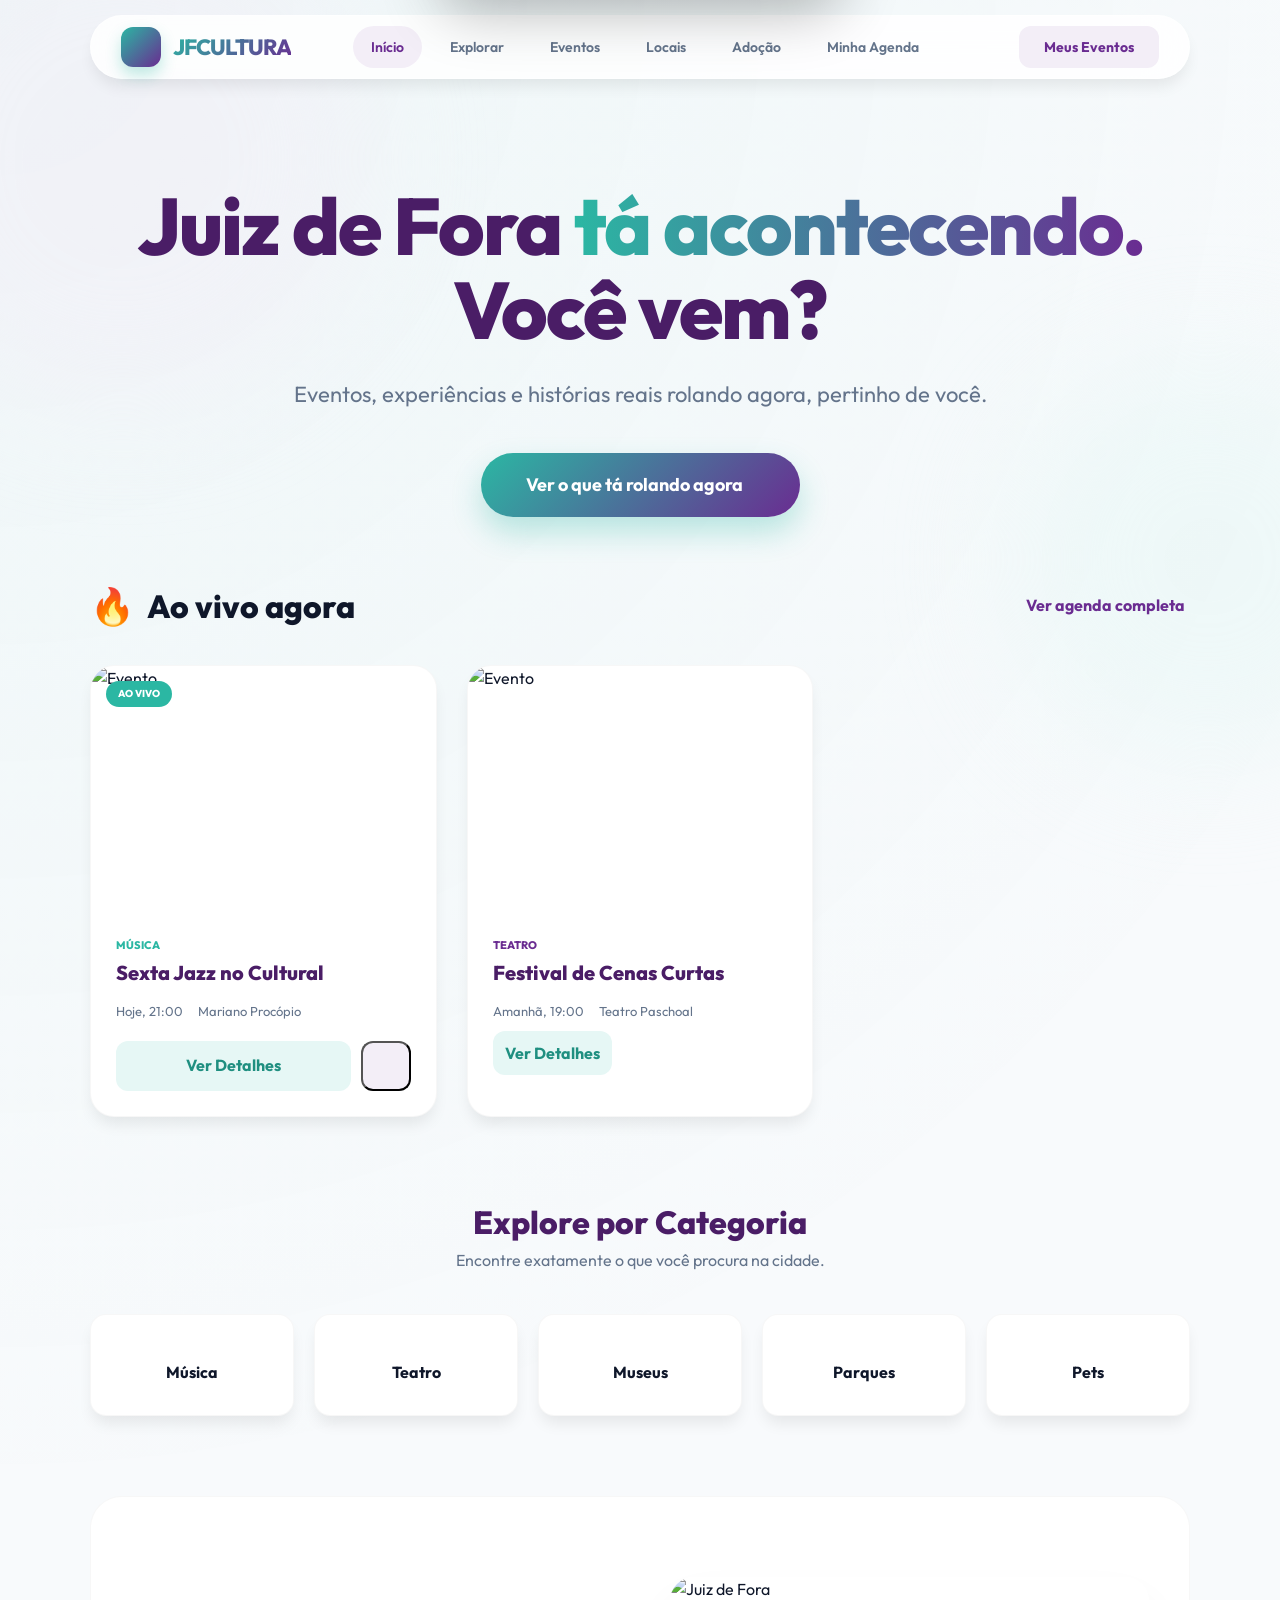
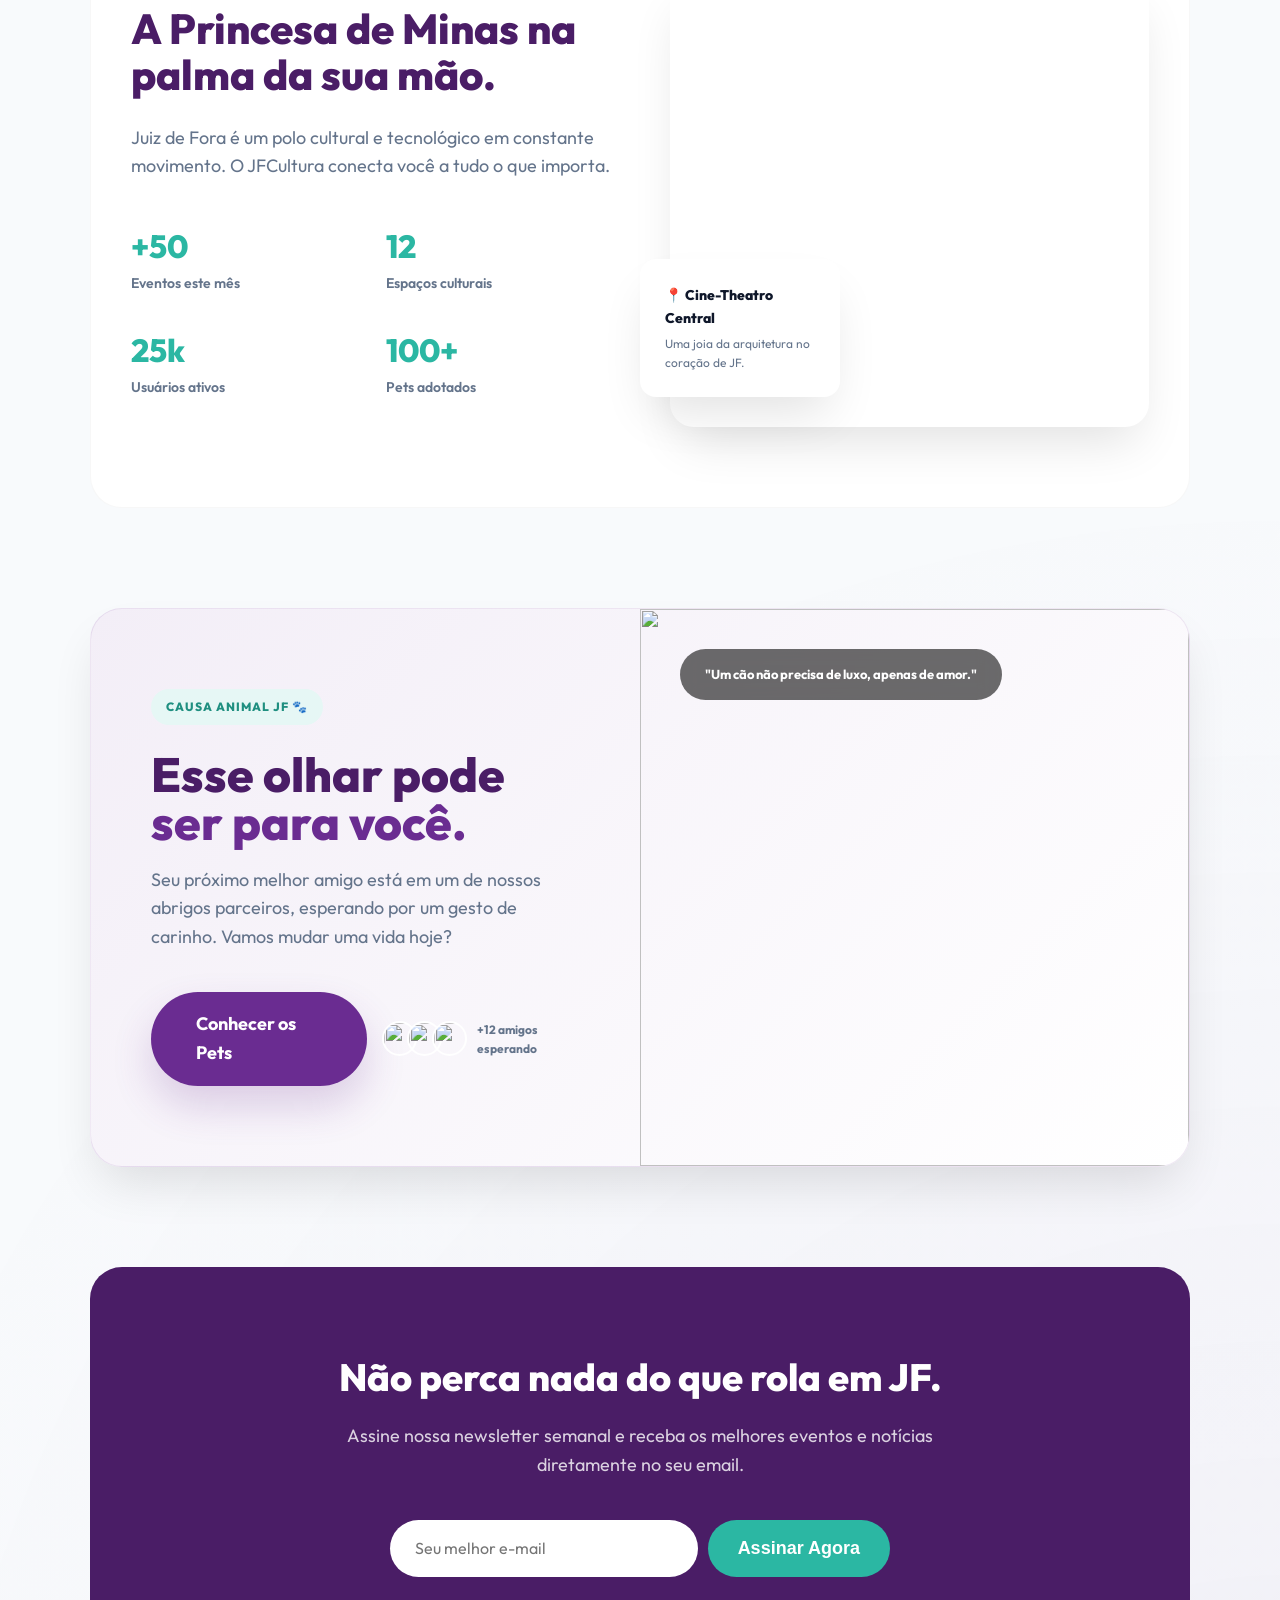
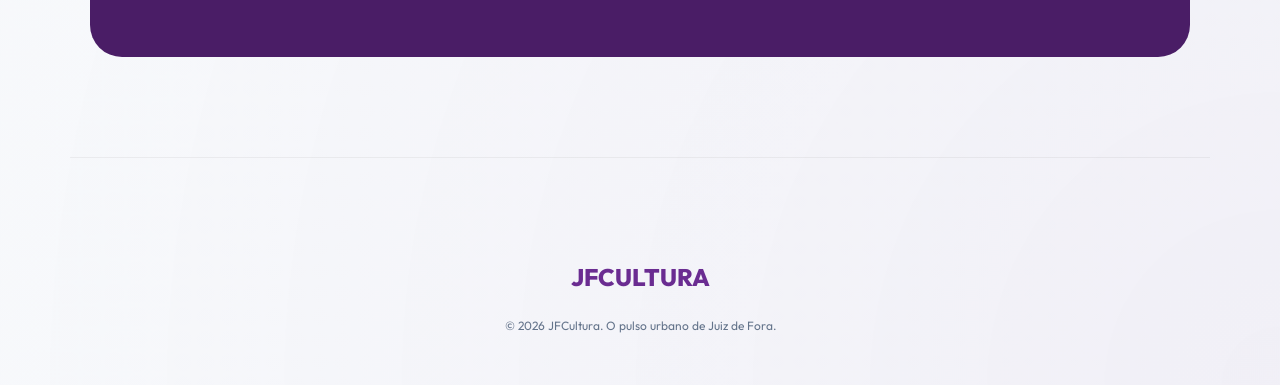
==== index.html @ a8ff5107 "feat:the [200~prototype it's done" ====
<!doctype html>
<html lang="pt-BR">
  <head>
    <meta charset="UTF-8" />
    <meta name="viewport" content="width=device-width, initial-scale=1.0" />
    <title>JFCultura | Descubra o Pulso de Juiz de Fora</title>
    <link rel="stylesheet" href="style.css" />
    <script src="https://unpkg.com/@phosphor-icons/web"></script>
  </head>
  <body>
    <div
      class="floating-circle"
      style="
        width: 500px;
        height: 500px;
        background: var(--pjf-purple-light);
        top: -10%;
        left: -10%;
      "
    ></div>
    <div
      class="floating-circle"
      style="
        width: 400px;
        height: 400px;
        background: var(--pjf-green-light);
        top: 40%;
        right: -10%;
        animation-duration: 25s;
        animation-direction: alternate-reverse;
      "
    ></div>

    <!-- Navbar Consistente -->
    <header class="app-header container">
      <nav class="glass-nav">
        <a href="index.html" class="brand-wrapper">
          <div class="logo-icon"><i class="ph-fill ph-lightning"></i></div>
          <span class="brand-text">JFCULTURA</span>
        </a>
        <div class="nav-links">
          <a href="index.html" class="nav-item active">Início</a>
          <a href="explorar.html" class="nav-item">Explorar</a>
          <a href="eventos.html" class="nav-item">Eventos</a>
          <a href="locais.html" class="nav-item">Locais</a>
          <a href="adocao.html" class="nav-item">Adoção</a>
          <a href="#" class="nav-item" onclick="toggleCalendar()">Minha Agenda</a>
        </div>
        <div class="header-cta" style="display: flex; align-items: center; gap: 20px;">
          <div style="position: relative; cursor: pointer;" onclick="toggleCalendar()">
            <i class="ph ph-bell" style="font-size: 24px; color: var(--pjf-purple);"></i>
            <span class="badge-count" id="notif-badge" style="display: none;">0</span>
          </div>
          <a
            href="#"
            class="btn-primary"
            style="padding: 10px 25px; font-size: 14px; box-shadow: none; border-radius: 12px; background: var(--pjf-purple-light); color: var(--pjf-purple);"
            onclick="alert('Área do Usuário (Protótipo)')"
            >Meus Eventos</a
          >
        </div>
      </nav>
    </header>

    <main class="container">
      <!-- Hero Section -->
      <section class="hero-pulse" style="position: relative; z-index: 10">
        <h1
          class="animate"
          style="
            font-size: clamp(3rem, 7vw, 5rem);
            letter-spacing: -2px;
            line-height: 1.05;
          "
        >
          Juiz de Fora <span>tá acontecendo.</span> Você vem?
        </h1>
        <p
          class="animate"
          style="
            animation-delay: 0.1s;
            font-size: 22px;
            max-width: 700px;
            margin: 0 auto 40px;
            color: var(--text-muted);
          "
        >
          Eventos, experiências e histórias reais rolando agora, pertinho de
          você.
        </p>
        <div class="animate" style="animation-delay: 0.2s">
          <a href="eventos.html" class="btn-primary btn-cta-ultra">
            Ver o que tá rolando agora <i class="ph-bold ph-arrow-right"></i>
          </a>
        </div>
      </section>

      <!-- Destaques -->
      <section style="margin-bottom: 80px">
        <div
          style="
            display: flex;
            justify-content: space-between;
            align-items: center;
            margin-bottom: 30px;
          "
        >
          <h2
            style="
              font-weight: 800;
              font-size: 32px;
              display: flex;
              align-items: center;
              gap: 12px;
            "
          >
            <span style="font-size: 36px">🔥</span> Ao vivo agora
          </h2>
          <a
            href="eventos.html"
            style="
              color: var(--pjf-purple);
              font-weight: 700;
              display: flex;
              align-items: center;
              gap: 5px;
              font-size: 16px;
            "
            >Ver agenda completa <i class="ph ph-arrow-right"></i
          ></a>
        </div>
        <div class="grid">
          <!-- Card 1 -->
          <article class="card animate">
            <div class="card-media">
              <span
                class="card-badge pulse-badge"
                style="background: var(--pjf-green)"
                >Ao Vivo</span
              >
              <img
                src="https://images.unsplash.com/photo-1533174072545-7a4b6ad7a6c3?w=800&auto=format&fit=crop"
                alt="Evento"
              />
            </div>
            <div class="card-body">
              <span
                style="
                  font-size: 11px;
                  font-weight: 800;
                  color: var(--pjf-green);
                  text-transform: uppercase;
                "
                >Música</span
              >
              <h3 class="card-title">Sexta Jazz no Cultural</h3>
              <div class="card-meta">
                <span><i class="ph ph-calendar"></i> Hoje, 21:00</span>
                <span><i class="ph ph-map-pin"></i> Mariano Procópio</span>
              </div>
              <div style="display: flex; gap: 10px">
                <a href="eventos.html" class="btn-card" style="flex: 1"
                  >Ver Detalhes</a
                >
                <button
                  class="btn-card"
                  style="
                    width: 50px;
                    background: var(--pjf-purple-light);
                    color: var(--pjf-purple);
                    display: flex;
                    align-items: center;
                    justify-content: center;
                  "
                  onclick="
                    addToCalendar(
                      'Sexta Jazz no Cultural',
                      'Hoje, 21:00',
                      'Cultural Bar',
                    )
                  "
                >
                  <i class="ph ph-calendar-plus" style="font-size: 20px"></i>
                </button>
              </div>
            </div>
          </article>
          <!-- Card 2 -->
          <article class="card animate" style="animation-delay: 0.2s">
            <div class="card-media">
              <img
                src="https://images.unsplash.com/photo-1524368535928-5b5e00ddc76b?w=800&auto=format&fit=crop"
                alt="Evento"
              />
            </div>
            <div class="card-body">
              <span
                style="
                  font-size: 11px;
                  font-weight: 800;
                  color: var(--pjf-purple);
                  text-transform: uppercase;
                "
                >Teatro</span
              >
              <h3 class="card-title">Festival de Cenas Curtas</h3>
              <div class="card-meta">
                <span><i class="ph ph-calendar"></i> Amanhã, 19:00</span>
                <span><i class="ph ph-map-pin"></i> Teatro Paschoal</span>
              </div>
              <a href="eventos.html" class="btn-card">Ver Detalhes</a>
            </div>
          </article>
        </div>
      </section>

      <!-- Categorias Rápidas -->
      <section style="margin: 80px 0">
        <div style="text-align: center; margin-bottom: 40px">
          <h2
            style="
              font-size: 32px;
              font-weight: 800;
              color: var(--pjf-purple-dark);
            "
          >
            Explore por Categoria
          </h2>
          <p style="color: var(--text-muted)">
            Encontre exatamente o que você procura na cidade.
          </p>
        </div>
        <div
          style="
            display: grid;
            grid-template-columns: repeat(auto-fit, minmax(180px, 1fr));
            gap: 20px;
          "
        >
          <!-- Cat 1 -->
          <a
            href="eventos.html?cat=musica"
            class="card animate"
            style="
              padding: 30px;
              text-align: center;
              border-radius: var(--radius-md);
              background: #fff;
            "
          >
            <i
              class="ph ph-music-notes"
              style="
                font-size: 40px;
                color: var(--pjf-purple);
                margin-bottom: 15px;
                display: block;
              "
            ></i>
            <span style="font-weight: 700">Música</span>
          </a>
          <!-- Cat 2 -->
          <a
            href="eventos.html?cat=teatro"
            class="card animate"
            style="
              padding: 30px;
              text-align: center;
              border-radius: var(--radius-md);
              background: #fff;
              animation-delay: 0.1s;
            "
          >
            <i
              class="ph ph-mask-happy"
              style="
                font-size: 40px;
                color: var(--pjf-purple);
                margin-bottom: 15px;
                display: block;
              "
            ></i>
            <span style="font-weight: 700">Teatro</span>
          </a>
          <!-- Cat 3 -->
          <a
            href="locais.html?cat=museus"
            class="card animate"
            style="
              padding: 30px;
              text-align: center;
              border-radius: var(--radius-md);
              background: #fff;
              animation-delay: 0.2s;
            "
          >
            <i
              class="ph ph-bank"
              style="
                font-size: 40px;
                color: var(--pjf-purple);
                margin-bottom: 15px;
                display: block;
              "
            ></i>
            <span style="font-weight: 700">Museus</span>
          </a>
          <!-- Cat 4 -->
          <a
            href="locais.html?cat=parques"
            class="card animate"
            style="
              padding: 30px;
              text-align: center;
              border-radius: var(--radius-md);
              background: #fff;
              animation-delay: 0.3s;
            "
          >
            <i
              class="ph ph-tree"
              style="
                font-size: 40px;
                color: var(--pjf-purple);
                margin-bottom: 15px;
                display: block;
              "
            ></i>
            <span style="font-weight: 700">Parques</span>
          </a>
          <!-- Cat 5 -->
          <a
            href="explorar.html?cat=pets"
            class="card animate"
            style="
              padding: 30px;
              text-align: center;
              border-radius: var(--radius-md);
              background: #fff;
              animation-delay: 0.4s;
            "
          >
            <i
              class="ph ph-dog"
              style="
                font-size: 40px;
                color: var(--pjf-purple);
                margin-bottom: 15px;
                display: block;
              "
            ></i>
            <span style="font-weight: 700">Pets</span>
          </a>
        </div>
      </section>

      <!-- Por que explorar JF? + Stats -->
      <section
        style="
          background: var(--bg-white);
          border-radius: var(--radius-xl);
          padding: 80px 40px;
          margin: 80px 0;
          border: 1px solid rgba(0, 0, 0, 0.03);
        "
      >
        <div
          style="display: flex; flex-wrap: wrap; gap: 60px; align-items: center"
        >
          <div style="flex: 1; min-width: 300px">
            <h2
              style="
                font-size: 42px;
                font-weight: 800;
                color: var(--pjf-purple-dark);
                line-height: 1.1;
                margin-bottom: 25px;
              "
            >
              A Princesa de Minas na palma da sua mão.
            </h2>
            <p
              style="
                font-size: 18px;
                color: var(--text-muted);
                margin-bottom: 40px;
              "
            >
              Juiz de Fora é um polo cultural e tecnológico em constante
              movimento. O JFCultura conecta você a tudo o que importa.
            </p>
            <div
              style="display: grid; grid-template-columns: 1fr 1fr; gap: 30px"
            >
              <div>
                <h4
                  style="
                    font-size: 32px;
                    font-weight: 800;
                    color: var(--pjf-green);
                  "
                >
                  +50
                </h4>
                <p
                  style="
                    font-size: 14px;
                    font-weight: 600;
                    color: var(--text-muted);
                  "
                >
                  Eventos este mês
                </p>
              </div>
              <div>
                <h4
                  style="
                    font-size: 32px;
                    font-weight: 800;
                    color: var(--pjf-green);
                  "
                >
                  12
                </h4>
                <p
                  style="
                    font-size: 14px;
                    font-weight: 600;
                    color: var(--text-muted);
                  "
                >
                  Espaços culturais
                </p>
              </div>
              <div>
                <h4
                  style="
                    font-size: 32px;
                    font-weight: 800;
                    color: var(--pjf-green);
                  "
                >
                  25k
                </h4>
                <p
                  style="
                    font-size: 14px;
                    font-weight: 600;
                    color: var(--text-muted);
                  "
                >
                  Usuários ativos
                </p>
              </div>
              <div>
                <h4
                  style="
                    font-size: 32px;
                    font-weight: 800;
                    color: var(--pjf-green);
                  "
                >
                  100+
                </h4>
                <p
                  style="
                    font-size: 14px;
                    font-weight: 600;
                    color: var(--text-muted);
                  "
                >
                  Pets adotados
                </p>
              </div>
            </div>
          </div>
          <div
            style="
              flex: 1;
              min-width: 300px;
              display: flex;
              justify-content: flex-end;
              position: relative;
            "
          >
            <div
              style="
                width: 100%;
                height: 450px;
                border-radius: var(--radius-lg);
                overflow: hidden;
                box-shadow: var(--shadow-lg);
              "
            >
              <img
                src="https://images.unsplash.com/photo-1590736962325-0259f9765239?w=1000&auto=format&fit=crop"
                style="width: 100%; height: 100%; object-fit: cover"
                alt="Juiz de Fora"
              />
            </div>
            <!-- Overlay floating element -->
            <div
              style="
                position: absolute;
                bottom: 30px;
                left: -30px;
                background: #fff;
                padding: 25px;
                border-radius: var(--radius-md);
                box-shadow: var(--shadow-lg);
                max-width: 200px;
              "
            >
              <p style="font-weight: 800; font-size: 14px; margin-bottom: 5px">
                📍 Cine-Theatro Central
              </p>
              <p style="font-size: 12px; color: var(--text-muted)">
                Uma joia da arquitetura no coração de JF.
              </p>
            </div>
          </div>
        </div>
      </section>

      <!-- Adoção Animal: O Poder do Encontro -->
      <section
        class="animate"
        style="
          margin: 100px 0;
          background: linear-gradient(
            135deg,
            var(--pjf-purple-light) 0%,
            #fff 100%
          );
          border-radius: var(--radius-xl);
          overflow: hidden;
          display: grid;
          grid-template-columns: 1fr 1fr;
          border: 1px solid rgba(106, 44, 145, 0.1);
          box-shadow: var(--shadow-lg);
        "
      >
        <!-- Lado Esquerdo: Conteúdo -->
        <div
          style="
            padding: 80px 60px;
            display: flex;
            flex-direction: column;
            justify-content: center;
          "
        >
          <div
            style="
              background: var(--pjf-green-light);
              color: var(--pjf-green-dark);
              padding: 8px 15px;
              border-radius: 50px;
              display: inline-block;
              width: max-content;
              font-size: 12px;
              font-weight: 800;
              text-transform: uppercase;
              letter-spacing: 1px;
              margin-bottom: 25px;
            "
          >
            Causa Animal JF 🐾
          </div>
          <h2
            style="
              font-size: 48px;
              font-weight: 800;
              color: var(--pjf-purple-dark);
              line-height: 1;
              margin-bottom: 20px;
            "
          >
            Esse olhar pode <br /><span style="color: var(--pjf-purple)"
              >ser para você.</span
            >
          </h2>
          <p
            style="
              font-size: 18px;
              color: var(--text-muted);
              margin-bottom: 40px;
              max-width: 400px;
              line-height: 1.6;
            "
          >
            Seu próximo melhor amigo está em um de nossos abrigos parceiros,
            esperando por um gesto de carinho. Vamos mudar uma vida hoje?
          </p>
          <div style="display: flex; gap: 20px; align-items: center">
            <a
              href="adocao.html"
              class="btn-primary"
              style="
                background: var(--pjf-purple);
                box-shadow: 0 20px 40px rgba(106, 44, 145, 0.2);
              "
            >
              Conhecer os Pets
            </a>
            <div style="display: flex; align-items: center; gap: 10px">
              <div style="display: flex">
                <img
                  src="https://images.unsplash.com/photo-1543852786-1cf6624b9987?w=100&auto=format&fit=crop"
                  style="
                    width: 35px;
                    height: 35px;
                    border-radius: 50%;
                    border: 2px solid #fff;
                    margin-left: -5px;
                  "
                />
                <img
                  src="https://images.unsplash.com/photo-1514888286974-6c03e2ca1dba?w=100&auto=format&fit=crop"
                  style="
                    width: 35px;
                    height: 35px;
                    border-radius: 50%;
                    border: 2px solid #fff;
                    margin-left: -10px;
                  "
                />
                <img
                  src="https://images.unsplash.com/photo-1583511655857-d19b40a7a54e?w=100&auto=format&fit=crop"
                  style="
                    width: 35px;
                    height: 35px;
                    border-radius: 50%;
                    border: 2px solid #fff;
                    margin-left: -10px;
                  "
                />
              </div>
              <span
                style="
                  font-size: 12px;
                  font-weight: 700;
                  color: var(--text-muted);
                "
                >+12 amigos esperando</span
              >
            </div>
          </div>
        </div>

        <!-- Lado Direito: A Estrela -->
        <div style="position: relative; overflow: hidden; min-height: 500px">
          <img
            src="https://images.unsplash.com/photo-1537151608828-ea2b11777ee8?w=1000&auto=format&fit=crop"
            style="
              width: 100%;
              height: 100%;
              object-fit: cover;
              transition: transform 0.8s;
            "
            onmouseover="this.style.transform = 'scale(1.05)'"
            onmouseout="this.style.transform = 'scale(1)'"
          />

          <!-- Quote -->
          <div
            style="
              position: absolute;
              top: 40px;
              left: 40px;
              background: rgba(10, 10, 10, 0.6);
              backdrop-filter: blur(10px);
              color: #fff;
              padding: 15px 25px;
              border-radius: 100px;
              font-size: 13px;
              font-weight: 700;
            "
          >
            "Um cão não precisa de luxo, apenas de amor."
          </div>
        </div>
      </section>
      <!-- Newsletter / CTA Final -->
      <section
        style="
          background: var(--pjf-purple-dark);
          padding: 80px 40px;
          border-radius: var(--radius-xl);
          text-align: center;
          color: #fff;
          margin: 100px 0;
        "
      >
        <h2 style="font-size: 38px; font-weight: 800; margin-bottom: 15px">
          Não perca nada do que rola em JF.
        </h2>
        <p
          style="
            font-size: 18px;
            opacity: 0.8;
            max-width: 600px;
            margin: 0 auto 40px;
          "
        >
          Assine nossa newsletter semanal e receba os melhores eventos e
          notícias diretamente no seu email.
        </p>
        <form
          style="
            display: flex;
            gap: 10px;
            max-width: 500px;
            margin: 0 auto;
            flex-wrap: wrap;
          "
        >
          <input
            type="email"
            placeholder="Seu melhor e-mail"
            style="
              flex: 1;
              min-width: 250px;
              padding: 18px 25px;
              border-radius: 50px;
              border: none;
              outline: none;
              font-family: inherit;
              font-size: 16px;
            "
          />
          <button
            type="submit"
            class="btn-primary"
            style="
              background: var(--pjf-green);
              box-shadow: none;
              padding: 18px 30px;
            "
          >
            Assinar Agora
          </button>
        </form>
      </section>
    </main>

    <footer class="app-footer container">
      <div class="footer-brand">JFCULTURA</div>
      <p class="copy">&copy; 2026 JFCultura. O pulso urbano de Juiz de Fora.</p>
    </footer>

    <!-- Interactive Prototype Components -->
    <div class="push-mock" id="push-notification">
      <div class="push-icon"><i class="ph-fill ph-bell-ringing"></i></div>
      <div style="flex: 1">
        <p
          style="font-weight: 800; font-size: 14px; margin-bottom: 2px"
          id="push-title"
        >
          JFCultura
        </p>
        <p style="font-size: 12px; opacity: 0.8" id="push-msg">
          Prepare-se! Seu evento começa em 1h.
        </p>
      </div>
    </div>

    <div class="toast-container" id="toast-container"></div>

    <div
      class="modal-overlay"
      id="calendar-modal"
      onclick="if (event.target == this) toggleCalendar();"
    >
      <div class="modal-content">
        <div
          style="
            display: flex;
            justify-content: space-between;
            align-items: center;
            margin-bottom: 35px;
          "
        >
          <div>
            <h2
              style="
                font-size: 32px;
                font-weight: 800;
                color: var(--pjf-purple-dark);
              "
            >
              Minha Agenda
            </h2>
            <p style="color: var(--text-muted); font-size: 14px">
              Eventos que você salvou em Juiz de Fora.
            </p>
          </div>
          <button
            onclick="toggleCalendar()"
            style="
              background: var(--bg-primary);
              border: none;
              width: 45px;
              height: 45px;
              border-radius: 50%;
              font-size: 20px;
              cursor: pointer;
              display: flex;
              align-items: center;
              justify-content: center;
            "
          >
            <i class="ph ph-x"></i>
          </button>
        </div>

        <div id="calendar-empty" style="text-align: center; padding: 60px 0">
          <div
            style="
              width: 80px;
              height: 80px;
              background: var(--pjf-purple-light);
              border-radius: 50%;
              display: flex;
              align-items: center;
              justify-content: center;
              margin: 0 auto 20px;
            "
          >
            <i
              class="ph ph-calendar-blank"
              style="font-size: 32px; color: var(--pjf-purple)"
            ></i>
          </div>
          <p style="color: var(--text-muted); font-weight: 600">
            Você ainda não salvou eventos.
          </p>
          <p style="color: var(--text-muted); font-size: 13px; margin-top: 5px">
            Salve eventos para receber notificações.
          </p>
        </div>

        <div class="calendar-list" id="user-calendar-list"></div>

        <div
          style="
            margin-top: 40px;
            padding-top: 30px;
            border-top: 1px solid rgba(0, 0, 0, 0.05);
          "
        >
          <a
            href="eventos.html"
            class="btn-primary"
            style="width: 100%; justify-content: center; padding: 22px"
            >Descobrir Mais Eventos</a
          >
        </div>
      </div>
    </div>

    <script src="script.js"></script>
  </body>
</html>
---- style.css ----
/* 
   ✨ JFCultura Pulse - Versão Master Premium
   Sistema de Design Modular e Consistente
*/

@import url("https://fonts.googleapis.com/css2?family=Outfit:wght@300;400;600;800&display=swap");

:root {
  --pjf-green: #2bb7a3;
  --pjf-green-light: #e6f7f5;
  --pjf-green-dark: #1f8f80;
  --pjf-purple: #6a2c91;
  --pjf-purple-light: #f3eef7;
  --pjf-purple-dark: #4a1d66;

  --bg-primary: #f8fafc;
  --bg-white: #ffffff;

  --text-main: #0f172a;
  --text-muted: #64748b;

  --grad-main: linear-gradient(135deg, var(--pjf-green), var(--pjf-purple));
  --grad-surface: linear-gradient(
    135deg,
    rgba(255, 255, 255, 1) 0%,
    rgba(248, 250, 252, 1) 100%
  );

  --radius-sm: 8px;
  --radius-md: 16px;
  --radius-lg: 24px;
  --radius-xl: 32px;

  --shadow-sm: 0 4px 6px -1px rgba(0, 0, 0, 0.05);
  --shadow-md: 0 10px 15px -3px rgba(0, 0, 0, 0.08);
  --shadow-lg: 0 25px 50px -12px rgba(0, 0, 0, 0.12);

  --container-width: 1140px;
  --transition: all 0.4s cubic-bezier(0.175, 0.885, 0.32, 1.275);
}

/* Reset & Base */
* {
  margin: 0;
  padding: 0;
  box-sizing: border-box;
}

body {
  font-family: "Outfit", sans-serif;
  background-color: var(--bg-primary);
  color: var(--text-main);
  line-height: 1.6;
  overflow-x: hidden;
  background-image:
    radial-gradient(
      circle at 0% 0%,
      rgba(43, 183, 163, 0.05) 0%,
      transparent 40%
    ),
    radial-gradient(
      circle at 100% 100%,
      rgba(106, 44, 145, 0.05) 0%,
      transparent 40%
    );
}

.container {
  max-width: var(--container-width);
  margin: 0 auto;
  padding: 0 20px;
}

a {
  text-decoration: none;
  color: inherit;
  transition: var(--transition);
}

ul {
  list-style: none;
}

/* --- Navbar Consistente --- */
.app-header {
  position: sticky;
  top: 15px;
  z-index: 1000;
  margin-bottom: 20px;
}

.glass-nav {
  background: rgba(255, 255, 255, 0.85);
  backdrop-filter: blur(20px);
  -webkit-backdrop-filter: blur(20px);
  border: 1px solid rgba(255, 255, 255, 0.4);
  border-radius: 50px;
  padding: 10px 30px;
  display: flex;
  justify-content: space-between;
  align-items: center;
  box-shadow: var(--shadow-md);
}

.brand-wrapper {
  display: flex;
  align-items: center;
  gap: 12px;
}

.logo-icon {
  width: 40px;
  height: 40px;
  background: var(--grad-main);
  border-radius: 12px;
  display: flex;
  align-items: center;
  justify-content: center;
  color: #fff;
  font-size: 20px;
  box-shadow: 0 8px 15px rgba(43, 183, 163, 0.3);
}

.brand-text {
  font-size: 22px;
  font-weight: 800;
  background: var(--grad-main);
  -webkit-background-clip: text;
  -webkit-text-fill-color: transparent;
  letter-spacing: -1px;
}

.nav-links {
  display: flex;
  gap: 10px;
}

.nav-item {
  padding: 10px 18px;
  border-radius: 25px;
  font-size: 14px;
  font-weight: 600;
  color: var(--text-muted);
}

.nav-item:hover,
.nav-item.active {
  color: var(--pjf-purple);
  background: var(--pjf-purple-light);
}

/* --- Hero Section --- */
.hero-pulse {
  padding: 100px 0 60px;
  text-align: center;
}

.hero-pulse h1 {
  font-size: clamp(2.5rem, 6vw, 4rem);
  font-weight: 800;
  letter-spacing: -2px;
  line-height: 1.1;
  margin-bottom: 25px;
  color: var(--pjf-purple-dark);
}

.hero-pulse h1 span {
  display: inline-block;
  color: transparent;
  background: linear-gradient(
    90deg,
    var(--pjf-green),
    var(--pjf-purple),
    var(--pjf-green)
  );
  background-size: 200% auto;
  -webkit-background-clip: text;
  background-clip: text;
  animation: bgGradientPulse 4s linear infinite;
  position: relative;
}

.hero-pulse p {
  font-size: 20px;
  color: var(--text-muted);
  max-width: 650px;
  margin: 0 auto 45px;
}

/* --- Buttons & CTAs --- */
.btn-primary {
  background: var(--grad-main);
  color: #fff;
  padding: 18px 45px;
  border-radius: 50px;
  font-weight: 700;
  font-size: 18px;
  border: none;
  cursor: pointer;
  box-shadow: 0 15px 30px rgba(43, 183, 163, 0.3);
  transition: var(--transition);
  display: inline-flex;
  align-items: center;
  gap: 12px;
}

.btn-primary:hover {
  transform: translateY(-5px) scale(1.02);
  box-shadow: 0 20px 40px rgba(43, 183, 163, 0.4);
}

/* --- Chips & Filters --- */
.quick-filters {
  display: flex;
  justify-content: center;
  gap: 12px;
  flex-wrap: wrap;
  margin-bottom: 40px;
}

.chip {
  padding: 12px 24px;
  background: var(--bg-white);
  border: 1px solid rgba(0, 0, 0, 0.05);
  border-radius: 30px;
  font-weight: 600;
  font-size: 14px;
  display: flex;
  align-items: center;
  gap: 8px;
  box-shadow: var(--shadow-sm);
  transition: var(--transition);
}

.chip:hover,
.chip.active {
  background: var(--pjf-green);
  color: #fff;
  border-color: var(--pjf-green);
  transform: translateY(-3px);
  box-shadow: 0 10px 20px rgba(43, 183, 163, 0.2);
}

/* --- Search Bar --- */
.search-container {
  max-width: 700px;
  margin: 0 auto 50px;
  background: var(--bg-white);
  padding: 8px;
  border-radius: 20px;
  display: flex;
  gap: 10px;
  box-shadow: var(--shadow-lg);
  border: 1px solid rgba(0, 0, 0, 0.03);
}

.search-field {
  flex: 1;
  display: flex;
  align-items: center;
  padding-left: 15px;
}

.search-field i {
  color: var(--text-muted);
  font-size: 20px;
}

.search-field input {
  width: 100%;
  border: none;
  padding: 15px;
  font-family: inherit;
  font-size: 16px;
  outline: none;
}

/* --- Pulse Cards --- */
.grid {
  display: grid;
  grid-template-columns: repeat(auto-fill, minmax(320px, 1fr));
  gap: 30px;
}

.card {
  background: var(--bg-white);
  border-radius: var(--radius-lg);
  overflow: hidden;
  box-shadow: var(--shadow-md);
  border: 1px solid rgba(0, 0, 0, 0.03);
  transition: var(--transition);
  display: flex;
  flex-direction: column;
}

.card:hover {
  transform: translateY(-10px);
  box-shadow: var(--shadow-lg);
}

.card-media {
  height: 240px;
  position: relative;
  overflow: hidden;
}

.card-media img {
  width: 100%;
  height: 100%;
  object-fit: cover;
  transition: transform 0.6s cubic-bezier(0.23, 1, 0.32, 1);
}

.card:hover .card-media img {
  transform: scale(1.1);
}

.card-badge {
  position: absolute;
  top: 15px;
  left: 15px;
  background: rgba(10, 10, 10, 0.7);
  backdrop-filter: blur(5px);
  color: #fff;
  padding: 5px 12px;
  border-radius: 20px;
  font-size: 10px;
  font-weight: 800;
  text-transform: uppercase;
}

.card-body {
  padding: 25px;
  flex-grow: 1;
}

.card-title {
  font-size: 20px;
  font-weight: 800;
  color: var(--pjf-purple-dark);
  margin-bottom: 12px;
}

.card-meta {
  display: flex;
  gap: 15px;
  font-size: 13px;
  color: var(--text-muted);
  margin-bottom: 20px;
}

.btn-card {
  width: 100%;
  padding: 12px;
  background: var(--pjf-green-light);
  color: var(--pjf-green-dark);
  border-radius: 12px;
  font-weight: 700;
  text-align: center;
  transition: var(--transition);
}

.btn-card:hover {
  background: var(--pjf-green);
  color: #fff;
}

/* --- News Feed (Explorar) --- */
.news-grid {
  grid-template-columns: repeat(auto-fill, minmax(380px, 1fr));
}

.news-content {
  display: flex;
  flex-direction: column;
  justify-content: center;
}

/* --- Footer --- */
.app-footer {
  padding: 100px 0 50px;
  text-align: center;
  border-top: 1px solid rgba(0, 0, 0, 0.05);
  margin-top: 50px;
}

.footer-brand {
  font-weight: 800;
  color: var(--pjf-purple);
  font-size: 24px;
  margin-bottom: 20px;
}

.copy {
  font-size: 12px;
  color: var(--text-muted);
}

/* --- Micro-Animations --- */
@keyframes fadeIn {
  from {
    opacity: 0;
    transform: translateY(20px);
  }
  to {
    opacity: 1;
    transform: translateY(0);
  }
}

.animate {
  opacity: 0;
  animation: fadeIn 0.8s cubic-bezier(0.23, 1, 0.32, 1) forwards;
}

@keyframes bgGradientPulse {
  0% {
    background-position: 0% 50%;
  }
  50% {
    background-position: 100% 50%;
  }
  100% {
    background-position: 0% 50%;
  }
}

@keyframes pulseLive {
  0% {
    box-shadow: 0 0 0 0 rgba(43, 183, 163, 0.7);
  }
  70% {
    box-shadow: 0 0 0 10px rgba(43, 183, 163, 0);
  }
  100% {
    box-shadow: 0 0 0 0 rgba(43, 183, 163, 0);
  }
}

.pulse-badge {
  animation: pulseLive 2s infinite;
}

@keyframes heartbeat {
  0% {
    transform: scale(1) rotate(15deg);
  }
  15% {
    transform: scale(1.1) rotate(15deg);
  }
  30% {
    transform: scale(1) rotate(15deg);
  }
  45% {
    transform: scale(1.15) rotate(15deg);
  }
  60% {
    transform: scale(1) rotate(15deg);
  }
}

.heart-anim {
  animation: heartbeat 2s ease infinite;
  transform-origin: center;
}

/* Floating Elements Background */
.floating-circle {
  position: absolute;
  border-radius: 50%;
  filter: blur(60px);
  opacity: 0.5;
  z-index: -1;
  animation: floatBg 20s infinite alternate;
}
@keyframes floatBg {
  0% {
    transform: translate(0, 0);
  }
  100% {
    transform: translate(50px, 50px);
  }
}

/* --- Notification & Interactive Hub --- */
.toast-container {
  position: fixed;
  bottom: 30px;
  right: 30px;
  z-index: 5000;
  display: flex;
  flex-direction: column;
  gap: 12px;
  pointer-events: none;
}

.toast {
  pointer-events: auto;
  background: rgba(255, 255, 255, 0.9);
  backdrop-filter: blur(15px);
  padding: 16px 24px;
  border-radius: 20px;
  box-shadow: 0 10px 40px rgba(0,0,0,0.1);
  display: flex;
  align-items: center;
  gap: 15px;
  border: 1px solid rgba(255,255,255,0.4);
  transform: translateX(120%);
  transition: all 0.6s cubic-bezier(0.16, 1, 0.3, 1);
}

.toast.active { transform: translateX(0); }

.push-mock {
  position: fixed;
  top: 20px;
  left: 50%;
  transform: translateX(-50%) translateY(-150%);
  width: 90%;
  max-width: 400px;
  background: rgba(15, 23, 42, 0.95);
  backdrop-filter: blur(15px);
  padding: 18px;
  border-radius: 28px;
  color: #fff;
  z-index: 6000;
  display: flex;
  align-items: center;
  gap: 15px;
  box-shadow: 0 30px 60px rgba(0,0,0,0.3);
  transition: transform 0.7s cubic-bezier(0.16, 1, 0.3, 1);
  border: 1px solid rgba(255,255,255,0.1);
}

.push-mock.active { transform: translateX(-50%) translateY(0); }

.push-icon {
  width: 44px;
  height: 44px;
  background: var(--grad-main);
  border-radius: 12px;
  display: flex;
  align-items: center;
  justify-content: center;
  font-size: 22px;
}

/* Modal Agenda */
.modal-overlay {
  position: fixed;
  inset: 0;
  background: rgba(0, 0, 0, 0.4);
  backdrop-filter: blur(10px);
  z-index: 2000;
  display: none;
  align-items: center;
  justify-content: center;
  opacity: 0;
  transition: opacity 0.3s ease;
}

.modal-overlay.active { display: flex; opacity: 1; }

.modal-content {
  background: #fff;
  width: 95%;
  max-width: 550px;
  border-radius: 32px;
  padding: 40px;
  position: relative;
  box-shadow: 0 50px 100px rgba(0,0,0,0.2);
  transform: scale(0.9);
  transition: transform 0.4s cubic-bezier(0.16, 1, 0.3, 1);
}

.modal-overlay.active .modal-content { transform: scale(1); }

.calendar-item {
  display: flex;
  justify-content: space-between;
  align-items: center;
  padding: 20px;
  background: var(--bg-primary);
  border-radius: 20px;
  margin-bottom: 12px;
  border: 1px solid rgba(0,0,0,0.03);
  transition: var(--transition);
}

.calendar-item:hover {
  background: #fff;
  transform: translateX(5px);
  box-shadow: var(--shadow-md);
}

.badge-count {
  position: absolute;
  top: -5px;
  right: -5px;
  background: var(--pjf-green);
  color: #fff;
  font-size: 10px;
  width: 18px;
  height: 18px;
  border-radius: 50%;
  display: flex;
  align-items: center;
  justify-content: center;
  font-weight: 800;
  border: 2px solid #fff;
}
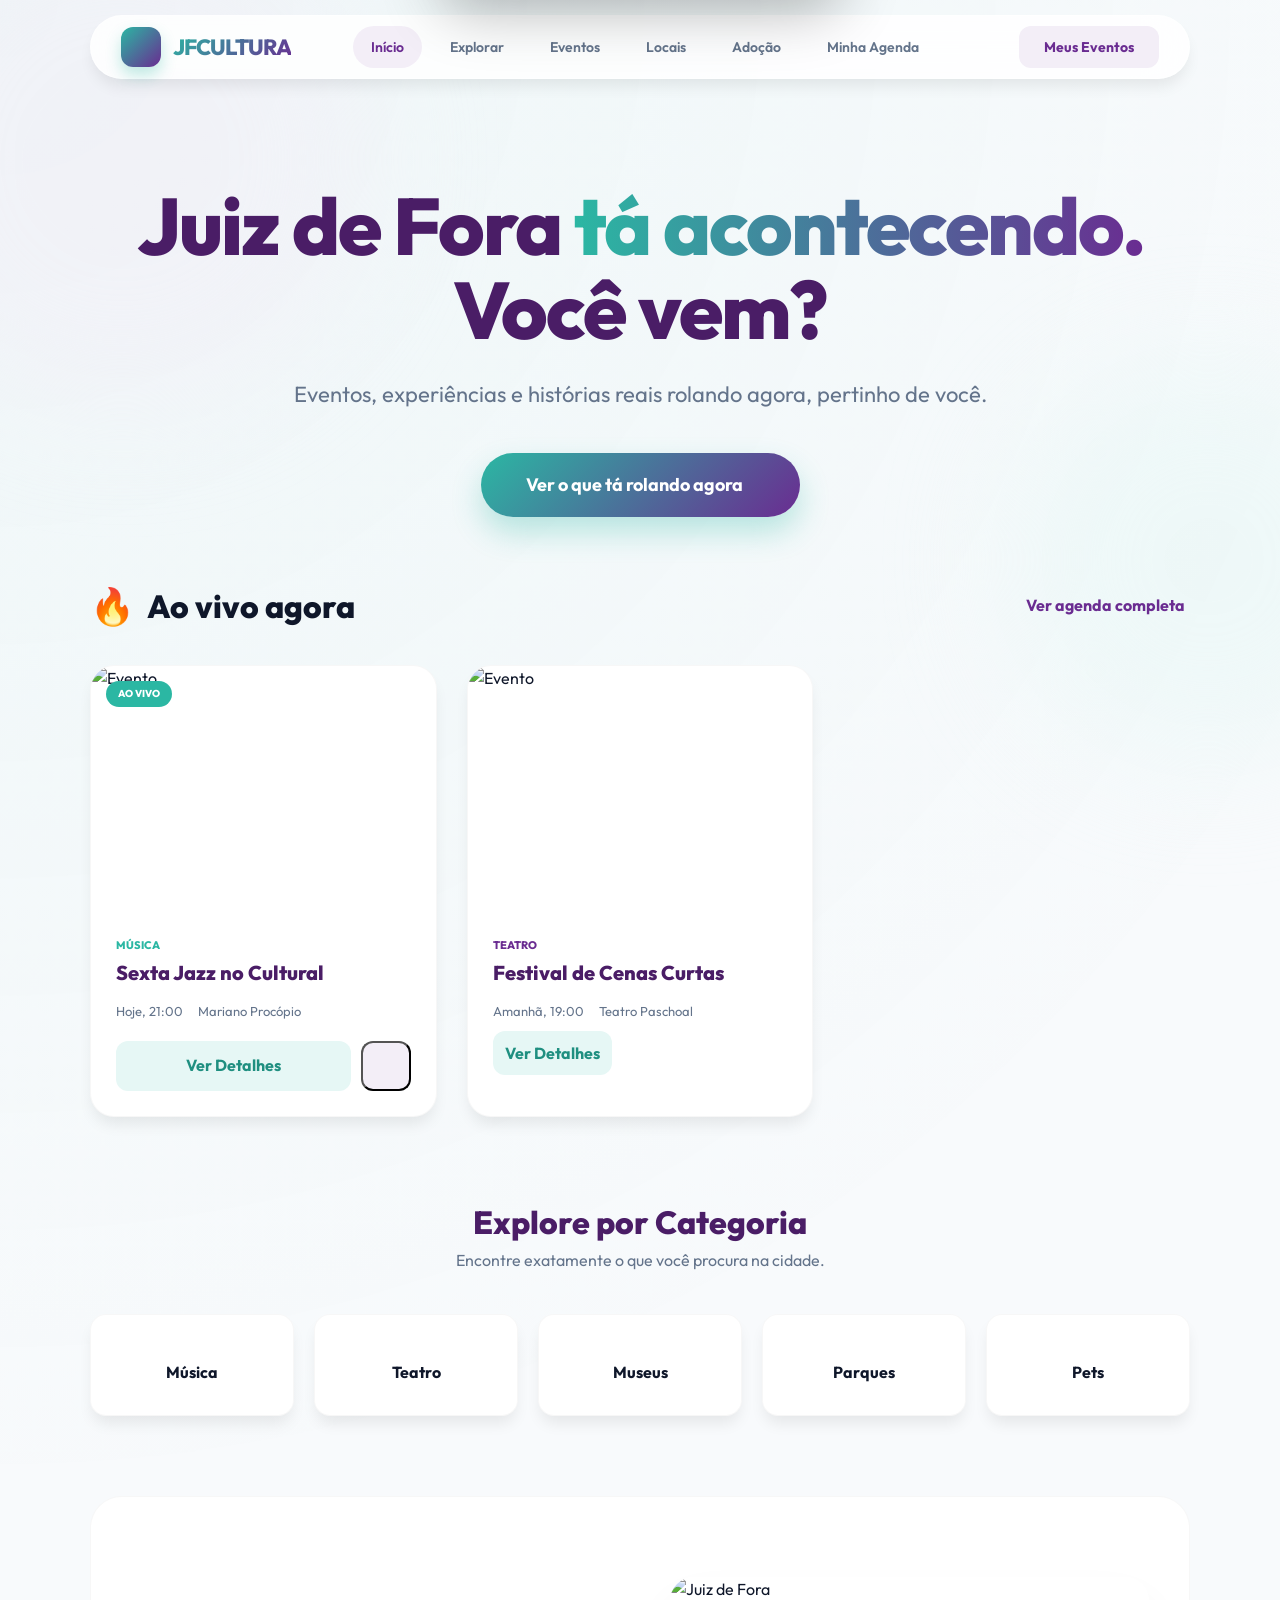
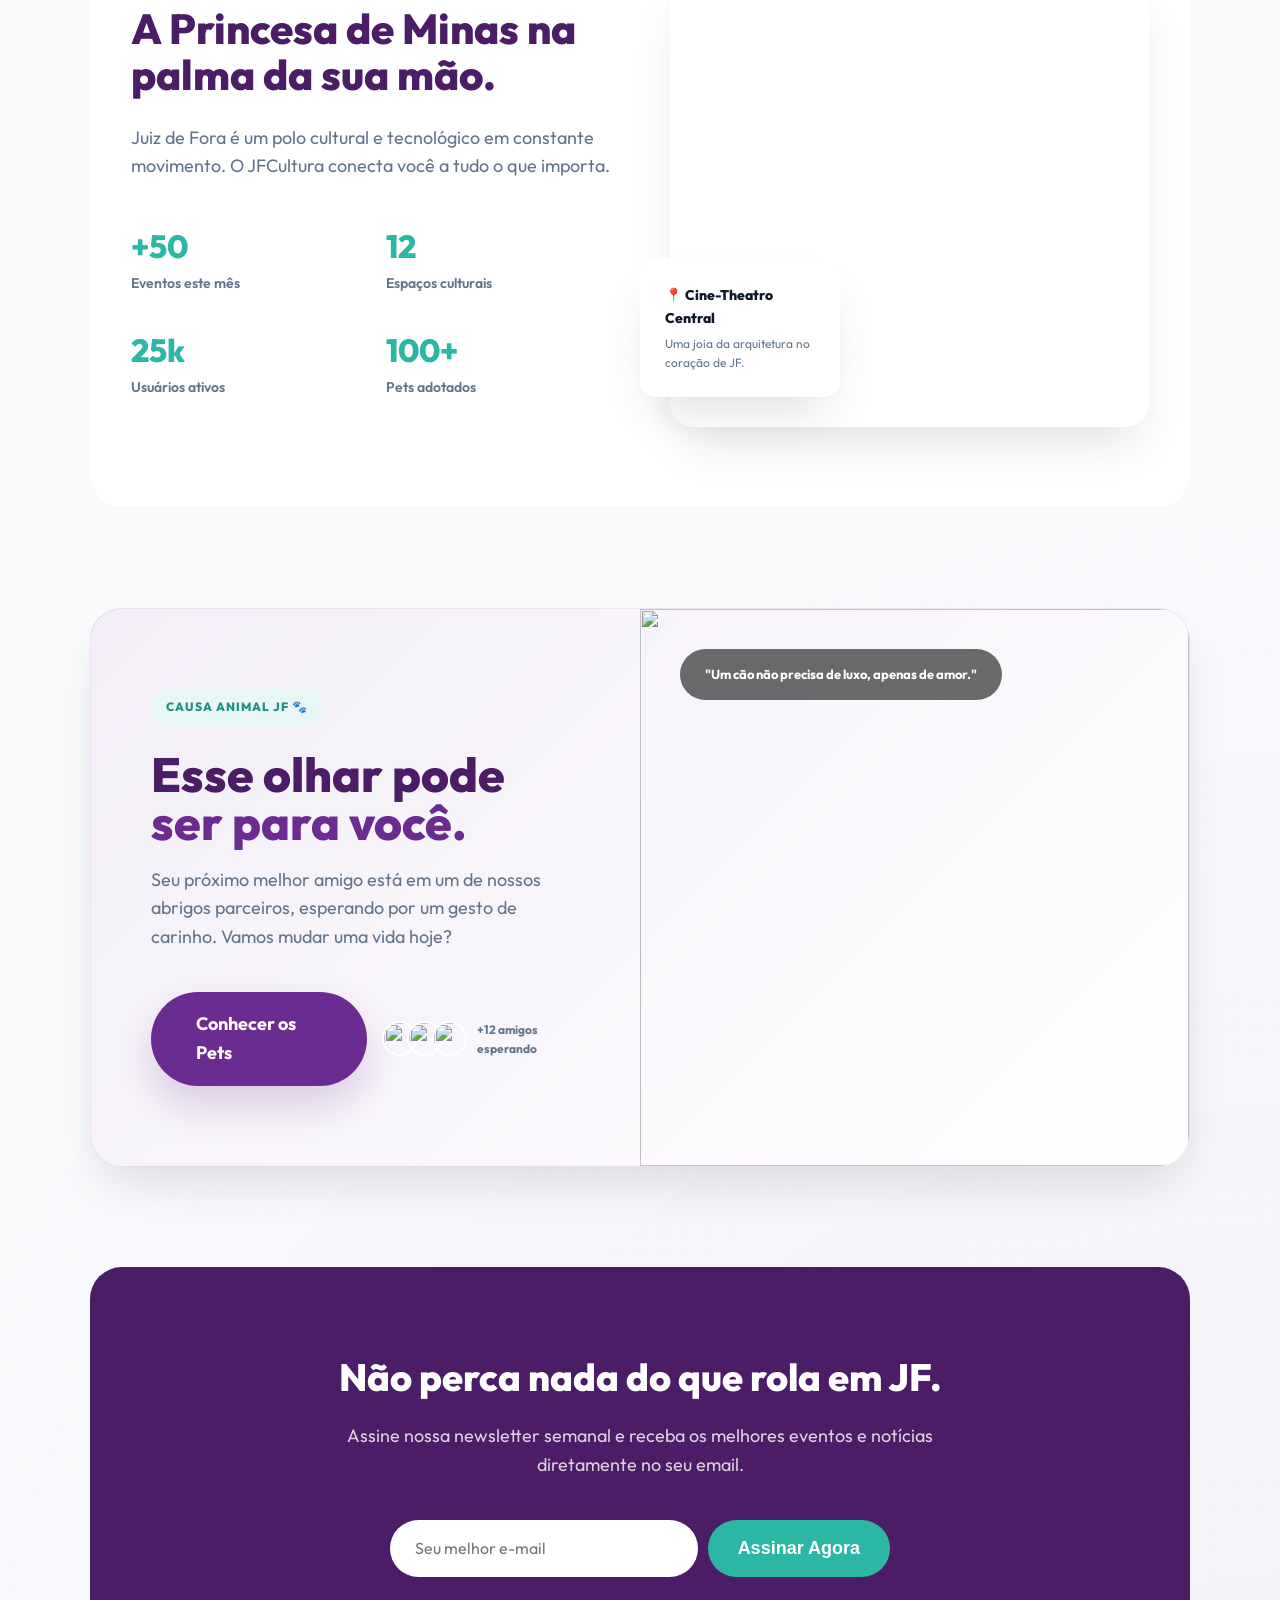
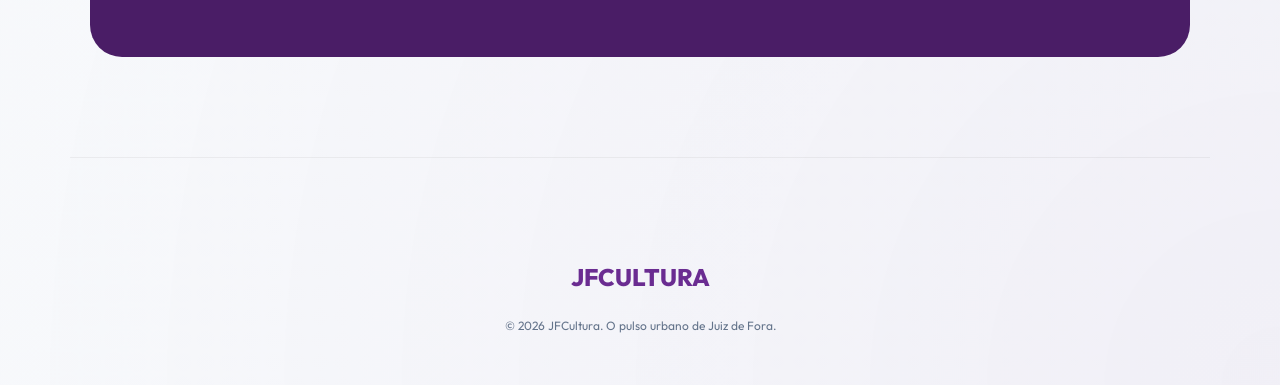
==== commit d05ae5e4: "feat: responsivity" ====
--- a/index.html
+++ b/index.html
@@ -38,6 +38,9 @@
           <div class="logo-icon"><i class="ph-fill ph-lightning"></i></div>
           <span class="brand-text">JFCULTURA</span>
         </a>
+        <button class="mobile-menu-btn" onclick="this.parentElement.classList.toggle('menu-open')">
+          <i class="ph ph-list"></i>
+        </button>
         <div class="nav-links">
           <a href="index.html" class="nav-item active">Início</a>
           <a href="explorar.html" class="nav-item">Explorar</a>
--- a/style.css
+++ b/style.css
@@ -149,6 +149,16 @@
   background: var(--pjf-purple-light);
 }
 
+.mobile-menu-btn {
+  display: none;
+  background: none;
+  border: none;
+  font-size: 28px;
+  color: var(--pjf-purple);
+  cursor: pointer;
+  padding: 5px;
+}
+
 /* --- Hero Section --- */
 .hero-pulse {
   padding: 100px 0 60px;
@@ -609,3 +619,147 @@
   font-weight: 800;
   border: 2px solid #fff;
 }
+
+/* --- Responsividade (Mobile & Tablet) --- */
+@media (max-width: 992px) {
+  /* Reduzir hero limits e spaces */
+  .hero-pulse {
+    padding: 60px 0 30px;
+  }
+  
+  /* Ajuste de seções inline no index */
+  section[style*="padding: 80px 40px"] {
+    padding: 50px 20px !important;
+    margin: 50px 0 !important;
+  }
+  
+  section[style*="padding: 80px 60px"] {
+    padding: 50px 20px !important;
+  }
+  
+  div[style*="padding: 80px 60px"] {
+    padding: 50px 30px !important;
+  }
+
+  section[style*="grid-template-columns: 1fr 1fr"] {
+    grid-template-columns: 1fr !important;
+    display: flex !important;
+    flex-direction: column-reverse;
+  }
+  
+  /* O "Lado Direito: A Estrela" precisa de uma altura fixa no mobile */
+  section[style*="grid-template-columns: 1fr 1fr"] > div[style*="min-height: 500px"] {
+    min-height: 350px !important;
+  }
+}
+
+@media (max-width: 768px) {
+  .app-header {
+    top: 5px;
+  }
+
+  /* Toolbar superior em coluna para mobile */
+  .glass-nav {
+    flex-wrap: wrap;
+    justify-content: space-between;
+    align-items: center;
+    padding: 15px 20px;
+    border-radius: 20px;
+  }
+  
+  .mobile-menu-btn {
+    display: block;
+    order: 1;
+  }
+  
+  .brand-wrapper {
+    order: 0;
+  }
+
+  .nav-links {
+    display: none;
+    order: 2;
+    flex-direction: column;
+    align-items: center;
+    width: 100%;
+    margin-top: 15px;
+    padding-top: 15px;
+    border-top: 1px solid rgba(0,0,0,0.05);
+  }
+  
+  .header-cta {
+    display: none !important; /* using !important just in case inline block overrides */
+    order: 3;
+    width: 100%;
+    justify-content: center !important;
+    margin-top: 15px;
+  }
+
+  .glass-nav.menu-open .nav-links,
+  .glass-nav.menu-open .header-cta {
+    display: flex !important;
+  }
+  
+  .nav-item {
+    font-size: 15px;
+    padding: 12px 15px;
+    width: 100%;
+    text-align: center;
+  }
+  
+  /* Titulo do hero deve escalar na responsividade */
+  .hero-pulse h1 {
+    font-size: clamp(2rem, 8vw, 2.8rem) !important;
+  }
+  
+  .hero-pulse p {
+    font-size: 16px;
+    padding: 0 10px;
+  }
+  
+  /* Forçar os cards na grade para uma coluna em telas estreitas */
+  .grid, .news-grid {
+    grid-template-columns: 1fr;
+  }
+  
+  /* Para os filtros/chips para nao quebrarem as telas */
+  .quick-filters {
+    justify-content: flex-start;
+    flex-wrap: nowrap;
+    overflow-x: auto;
+    padding-bottom: 12px;
+    -webkit-overflow-scrolling: touch;
+  }
+  .quick-filters::-webkit-scrollbar {
+    height: 6px;
+  }
+  .quick-filters::-webkit-scrollbar-thumb {
+    background: rgba(0,0,0,0.1);
+    border-radius: 10px;
+  }
+  
+  /* Ajuste no Newsletter de display = flex para bloco */
+  form[style*="display: flex"] {
+    flex-direction: column !important;
+  }
+  
+  form[style*="display: flex"] input, 
+  form[style*="display: flex"] button {
+    width: 100% !important;
+  }
+  
+  /* Footer padding adjust */
+  .app-footer {
+    padding: 50px 0 20px;
+  }
+  
+  /* Modal de agenda responsivo */
+  .modal-content {
+    padding: 25px;
+    width: 90%;
+  }
+
+  .floating-circle {
+    display: none; /* Desativar bolhas gigantes em telas muito curtas se desejarem */
+  }
+}
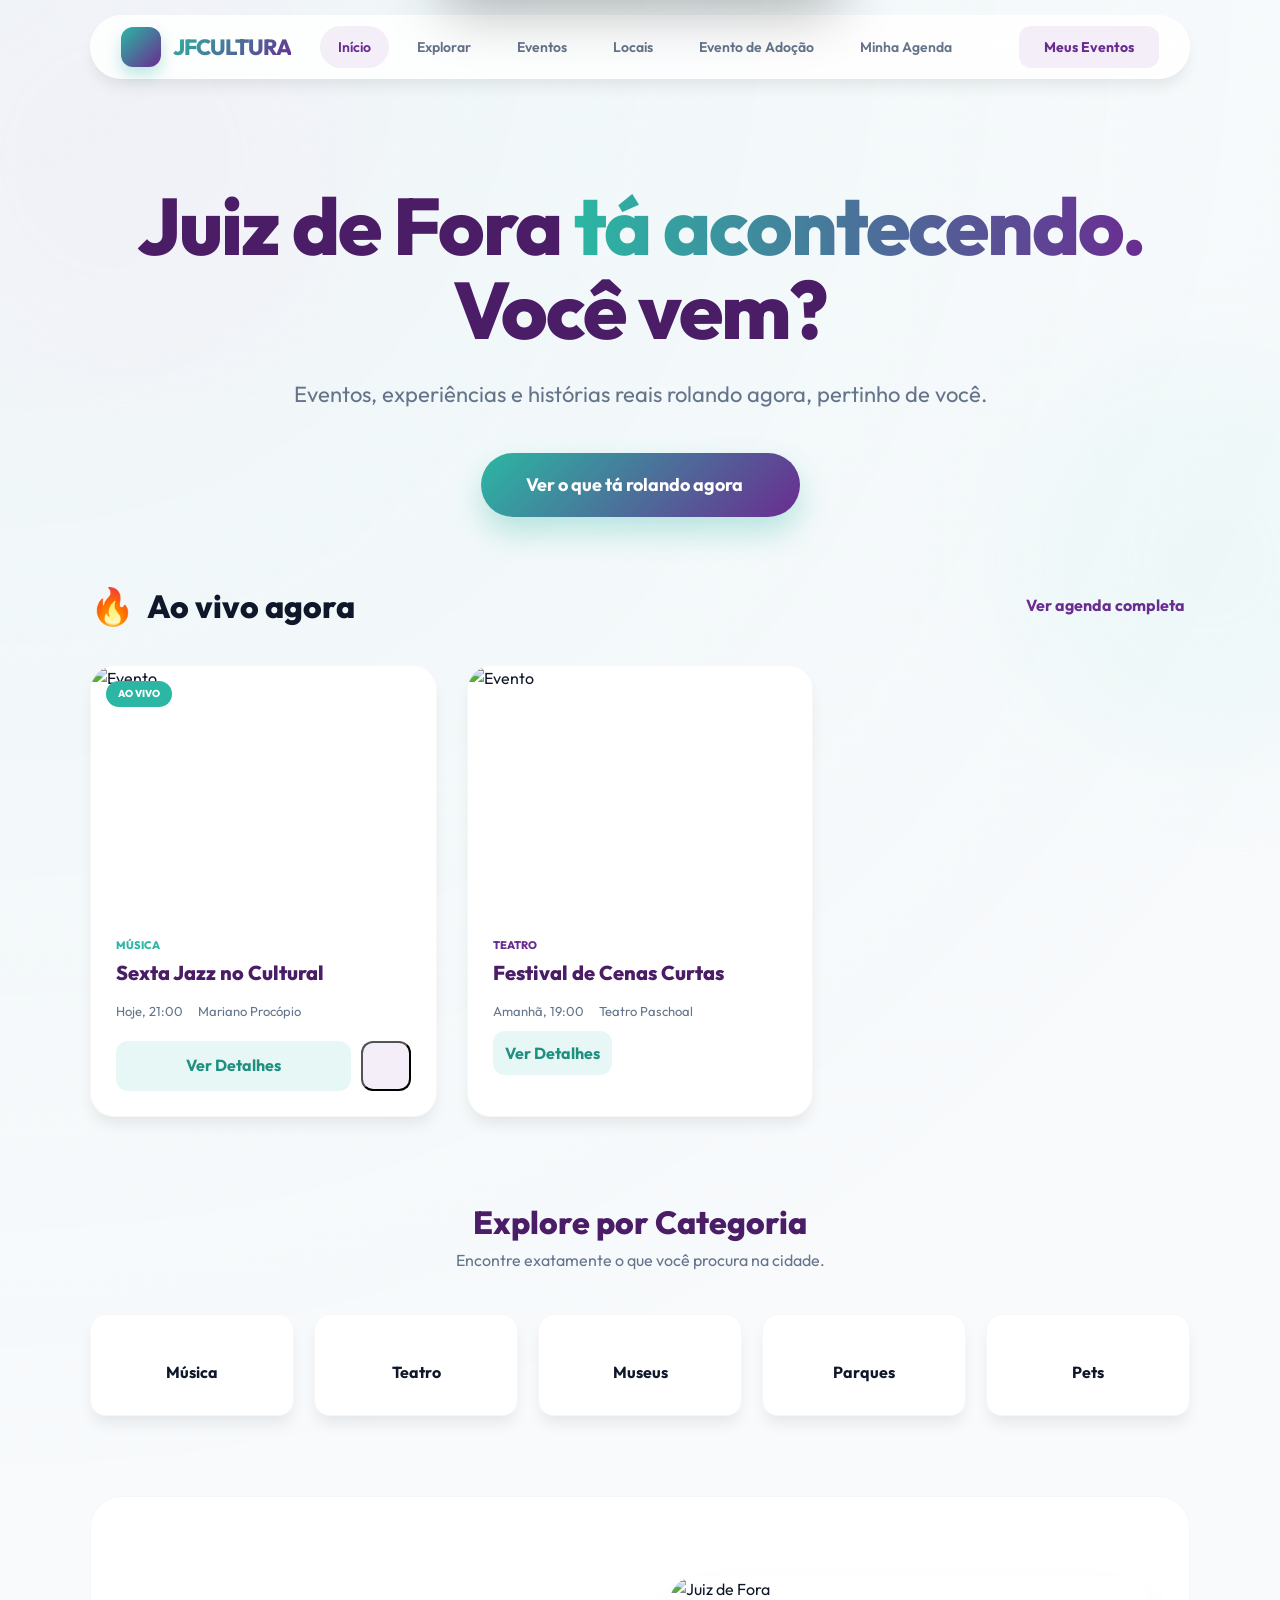
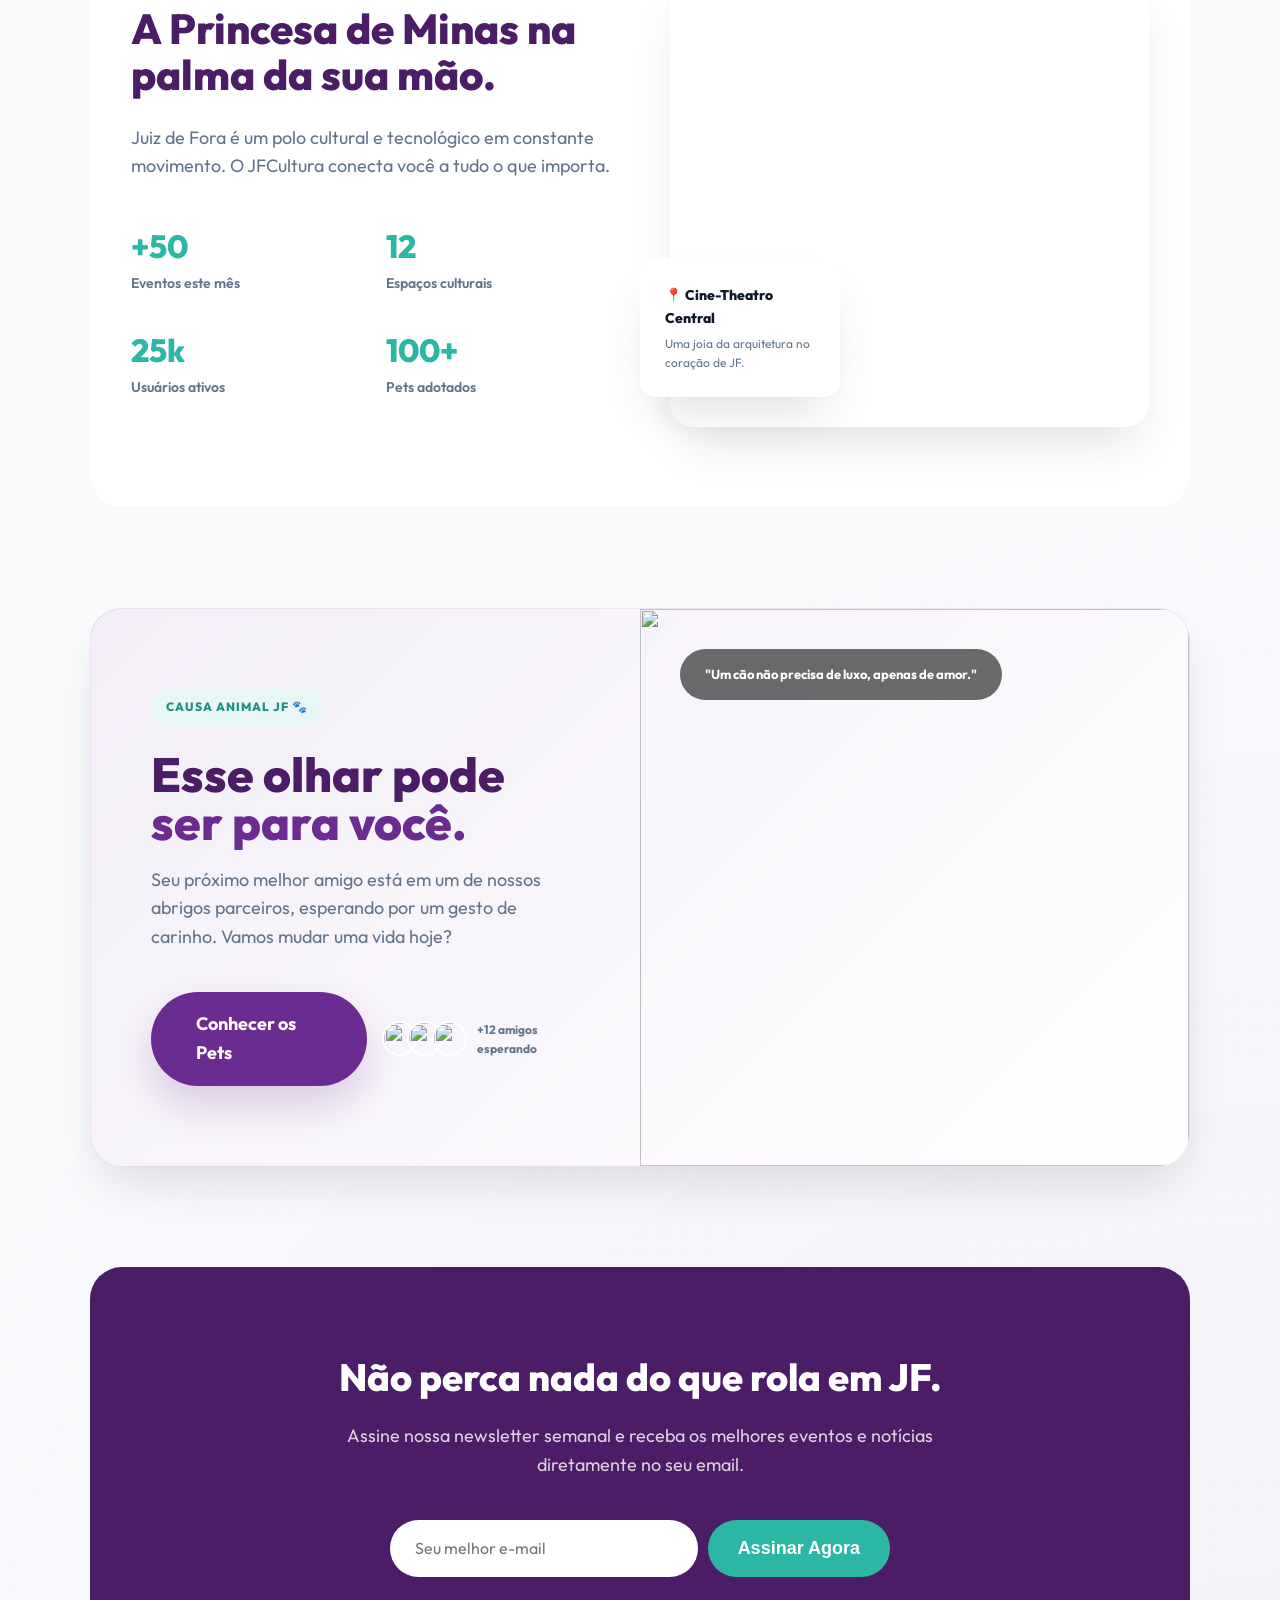
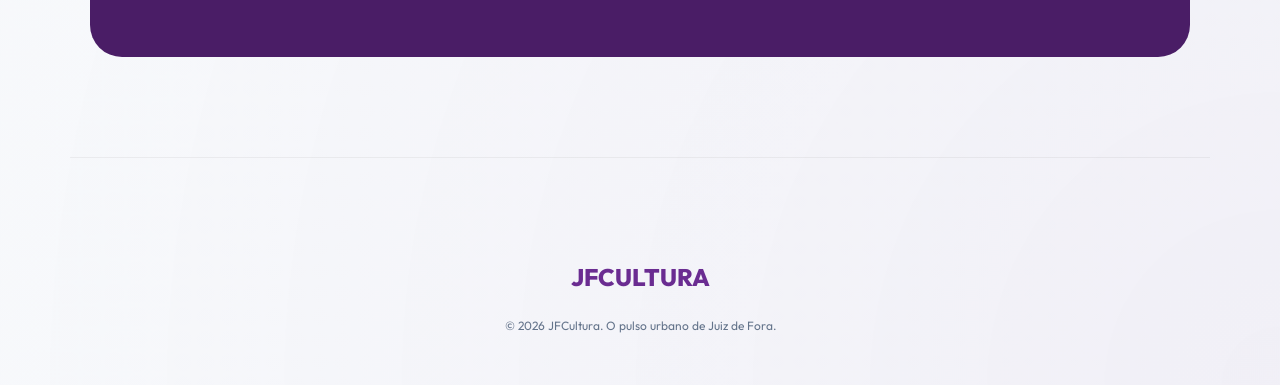
==== commit a27c1bda: "style: change the navbar link" ====
--- a/index.html
+++ b/index.html
@@ -38,7 +38,10 @@
           <div class="logo-icon"><i class="ph-fill ph-lightning"></i></div>
           <span class="brand-text">JFCULTURA</span>
         </a>
-        <button class="mobile-menu-btn" onclick="this.parentElement.classList.toggle('menu-open')">
+        <button
+          class="mobile-menu-btn"
+          onclick="this.parentElement.classList.toggle('menu-open')"
+        >
           <i class="ph ph-list"></i>
         </button>
         <div class="nav-links">
@@ -46,18 +49,57 @@
           <a href="explorar.html" class="nav-item">Explorar</a>
           <a href="eventos.html" class="nav-item">Eventos</a>
           <a href="locais.html" class="nav-item">Locais</a>
-          <a href="adocao.html" class="nav-item">Adoção</a>
-          <a href="#" class="nav-item" onclick="toggleCalendar()">Minha Agenda</a>
-        </div>
-        <div class="header-cta" style="display: flex; align-items: center; gap: 20px;">
-          <div style="position: relative; cursor: pointer;" onclick="toggleCalendar()">
-            <i class="ph ph-bell" style="font-size: 24px; color: var(--pjf-purple);"></i>
-            <span class="badge-count" id="notif-badge" style="display: none;">0</span>
+          <a href="adocao.html" class="nav-item">Evento de Adoção</a>
+          <a
+            href="javascript:void(0)"
+            class="nav-item"
+            onclick="toggleCalendar()"
+            >Minha Agenda</a
+          >
+          <div class="header-cta-mobile">
+            <a
+              href="javascript:void(0)"
+              class="btn-primary"
+              style="
+                padding: 10px 25px;
+                font-size: 14px;
+                width: 100%;
+                justify-content: center;
+                background: var(--pjf-purple-light);
+                color: var(--pjf-purple);
+              "
+              onclick="alert('Área do Usuário (Protótipo)')"
+              >Meus Eventos</a
+            >
+          </div>
+        </div>
+        <div
+          class="header-cta"
+          style="display: flex; align-items: center; gap: 20px"
+        >
+          <div
+            style="position: relative; cursor: pointer"
+            onclick="toggleCalendar()"
+          >
+            <i
+              class="ph ph-bell"
+              style="font-size: 24px; color: var(--pjf-purple)"
+            ></i>
+            <span class="badge-count" id="notif-badge" style="display: none"
+              >0</span
+            >
           </div>
           <a
-            href="#"
+            href="javascript:void(0)"
             class="btn-primary"
-            style="padding: 10px 25px; font-size: 14px; box-shadow: none; border-radius: 12px; background: var(--pjf-purple-light); color: var(--pjf-purple);"
+            style="
+              padding: 10px 25px;
+              font-size: 14px;
+              box-shadow: none;
+              border-radius: 12px;
+              background: var(--pjf-purple-light);
+              color: var(--pjf-purple);
+            "
             onclick="alert('Área do Usuário (Protótipo)')"
             >Meus Eventos</a
           >
@@ -496,7 +538,7 @@
               "
             >
               <img
-                src="https://images.unsplash.com/photo-1590736962325-0259f9765239?w=1000&auto=format&fit=crop"
+                src="https://imgs.search.brave.com/zAeOP0fP4xu1Xx3nFdoSaJ1i7-aLjEzVaHMqFpjvbzA/rs:fit:860:0:0:0/g:ce/aHR0cHM6Ly9tZWRp/YS1jZG4udHJpcGFk/dmlzb3IuY29tL21l/ZGlhL3Bob3RvLW8v/MGUvMmUvNTEvYTUv/Y2luZS10ZWF0cm8t/Y2VudHJhbC5qcGc"
                 style="width: 100%; height: 100%; object-fit: cover"
                 alt="Juiz de Fora"
               />
--- a/style.css
+++ b/style.css
@@ -159,6 +159,10 @@
   padding: 5px;
 }
 
+.header-cta-mobile {
+  display: none !important;
+}
+
 /* --- Hero Section --- */
 .hero-pulse {
   padding: 100px 0 60px;
@@ -660,6 +664,7 @@
 
   /* Toolbar superior em coluna para mobile */
   .glass-nav {
+    position: relative;
     flex-wrap: wrap;
     justify-content: space-between;
     align-items: center;
@@ -678,26 +683,56 @@
 
   .nav-links {
     display: none;
-    order: 2;
+    position: absolute;
+    top: calc(100% + 10px);
+    left: 0;
+    right: 0;
+    background: rgba(255, 255, 255, 0.95);
+    backdrop-filter: blur(20px);
+    -webkit-backdrop-filter: blur(20px);
     flex-direction: column;
     align-items: center;
     width: 100%;
+    padding: 20px;
+    border-radius: 24px;
+    box-shadow: var(--shadow-lg);
+    border: 1px solid rgba(255, 255, 255, 0.4);
+    z-index: 2000;
+  }
+  
+  .header-cta {
+    display: none !important;
+    position: absolute;
+    top: calc(100% + 300px); /* Will be adjusted by flex if needed, but we want it below nav-links */
+    left: 0;
+    right: 0;
+    width: 100%;
+    justify-content: center !important;
+    padding: 0 20px 20px;
+    background: rgba(255, 255, 255, 0.95);
+    backdrop-filter: blur(20px);
+    border-radius: 0 0 24px 24px;
+    z-index: 1999;
+  }
+
+  /* Manual adjustment to group nav-links and cta into a single overlay container */
+  .glass-nav.menu-open .nav-links {
+    display: flex !important;
+  }
+
+  .nav-links .header-cta-mobile {
+    display: flex !important;
+    width: 100%;
+    flex-direction: column;
+    gap: 15px;
     margin-top: 15px;
     padding-top: 15px;
     border-top: 1px solid rgba(0,0,0,0.05);
-  }
-  
-  .header-cta {
-    display: none !important; /* using !important just in case inline block overrides */
-    order: 3;
-    width: 100%;
-    justify-content: center !important;
-    margin-top: 15px;
-  }
-
-  .glass-nav.menu-open .nav-links,
+    align-items: center;
+  }
+
   .glass-nav.menu-open .header-cta {
-    display: flex !important;
+    display: none !important; /* Hide original CTA, we will move its logic into nav-links for mobile */
   }
   
   .nav-item {
